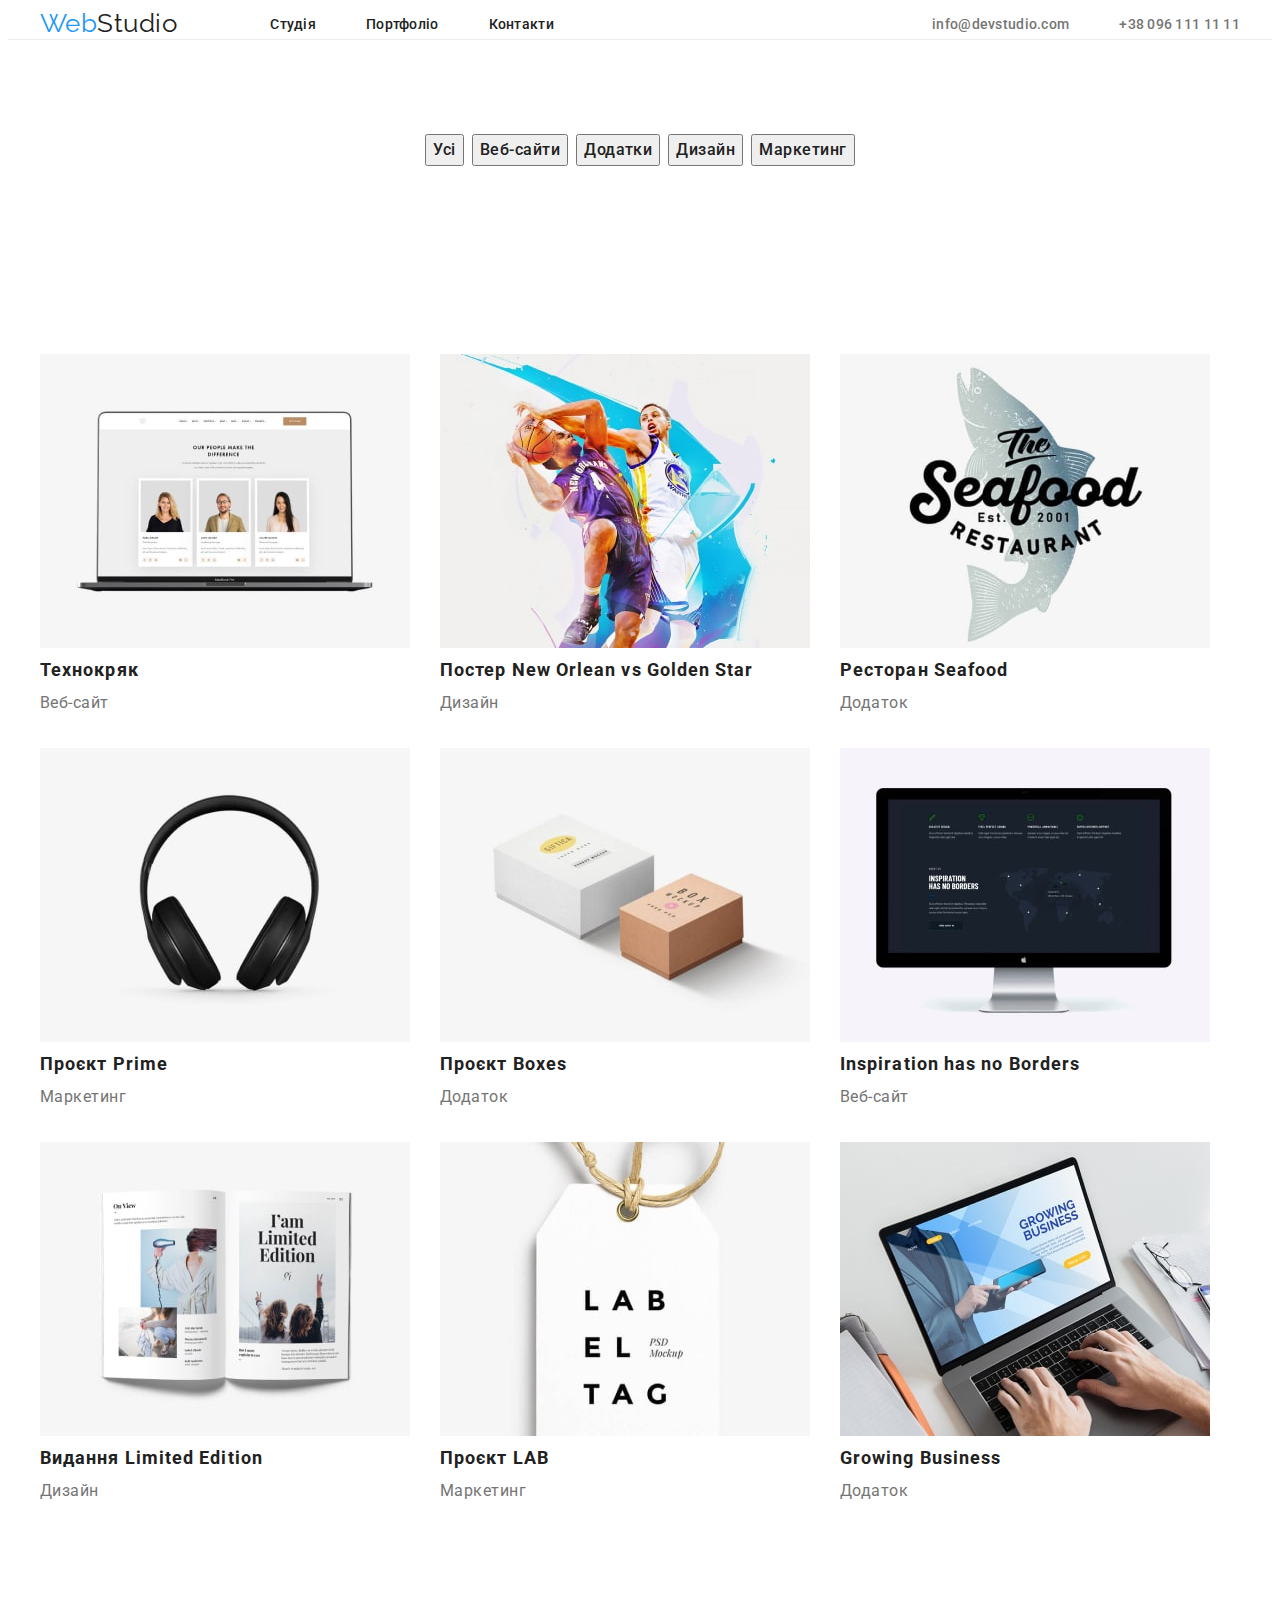
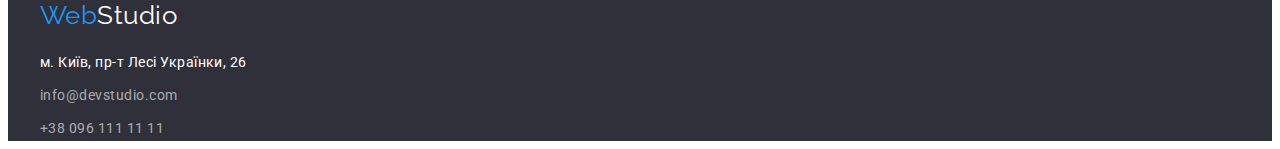
==== portfolio.html @ ed944c1a "hw 3" ====
<!DOCTYPE html>
<html lang="uk">

<head>
    <meta charset="UTF-8">
    <meta http-equiv="X-UA-Compatible" content="IE=edge">
    <meta name="viewport" content="width=device-width, initial-scale=1.0">
    <link rel="preconnect" href="https://fonts.googleapis.com">
    <link rel="preconnect" href="https://fonts.gstatic.com" crossorigin>
    <link
        href="https://fonts.googleapis.com/css2?family=Raleway:wght@700&family=Roboto:wght@400;500;700;900&display=swap"
        rel="stylesheet">
    <link rel="stylesheet" href="https://cdnjs.cloudflare.com/ajax/libs/modern-normalize/1.1.0/modern-normalize.min.css"
        integrity="sha512-wpPYUAdjBVSE4KJnH1VR1HeZfpl1ub8YT/NKx4PuQ5NmX2tKuGu6U/JRp5y+Y8XG2tV+wKQpNHVUX03MfMFn9Q=="
        crossorigin="anonymous" referrerpolicy="no-referrer" />
    <link rel="stylesheet" href="./css/styles.css">
    <title>Home_work 2</title>
</head>

<body>
    <header class="header">
        <div class="container">
            <a href="#" class="logo link"> <span class="logo-web">Web</span>Studio</a>
            <nav>
                <ul class="header-list list">
                    <li class="header-item"><a class="header-link link" href="index.html">Студія</a></li>
                    <li class="header-item"><a class="header-link link" href="#">Портфоліо</a></li>
                    <li class="header-item"><a class="header-link link" href="#">Контакти</a></li>
                </ul>
            </nav>
            <ul class="adress-list list">
                <li class="adress-item"><a class="header-mail link"
                        href="mailto:info@devstudio.com">info@devstudio.com</a>
                </li>
                <li class="adress-item"><a class="header-tel link" href="tel:+380961111111">+38 096 111 11 11</a></li>
            </ul>
        </div>
    </header>

    <main>
        <!--buttons-->
        <section class="portfolio-buttons">
            <div class="container">
                <ul class="buttons-list list">
                    <li class="buttons-item"><button class="buttons-all btn" type="button">Усі</button></li>
                    <li class="buttons-item"><button class="buttons-veb btn" type="button">Веб-сайти</button></li>
                    <li class="buttons-item"><button class="buttons-appendix btn" type="button">Додатки</button></li>
                    <li class="buttons-item"><button class="buttons-design btn" type="button">Дизайн</button></li>
                    <li class="buttons-item"><button class="buttons-marketing btn" type="button">Маркетинг</button>
                    </li>
                </ul>
            </div>
        </section>
        <!--portfolio-->
        <section class="portfolio">
            <div class="container">
                <h1 class="portfolio-title">Portfolio</h1>
                <ul class="portfolio-list list">
                    <li class="portfolio-item">
                        <a class="portfolio-link link" href="#">
                            <img class="portfolio-img" src="./images/img-1-min.jpg" alt="ноутбук" width="370">
                            <h2 class="portfolio-after-title">Технокряк</h2>
                            <p class="portfolio-text text">Веб-сайт</p>
                        </a>
                    </li>
                    <li class="portfolio-item">
                        <a class="portfolio-link link" href="#">
                            <img class="portfolio-img" src="./images/img-2-min.jpg" alt="баскетболисти" width="370">
                            <h2 class="portfolio-after-title">Постер<span lang="en"> New Orlean vs Golden Star</span>
                            </h2>
                            <p class="portfolio-text text">Дизайн</p>
                        </a>
                    </li>
                    <li class="portfolio-item">
                        <a class="portfolio-link link" href="#">
                            <img class="portfolio-img" src="./images/img-3-min.jpg" alt="назва ресторану" width="370">
                            <h2 class="portfolio-after-title">Ресторан <span lang="en">Seafood</span></h2>
                            <p class="portfolio-text text">Додаток</p>
                        </a>
                    </li>
                    <li class="portfolio-item">
                        <a class="portfolio-link link" href="#">
                            <img class="portfolio-img" src="./images/img-4-min.jpg" alt="наушники" width="370">
                            <h2 class="portfolio-after-title">Проєкт <span lang="en">Prime</span></h2>
                            <p class="portfolio-text text">Маркетинг</p>
                        </a>
                    </li>
                    <li class="portfolio-item">
                        <a class="portfolio-link link" href="#">
                            <img class="portfolio-img" src="./images/img-5-min.jpg" alt="коробки" width="370">
                            <h2 class="portfolio-after-title">Проєкт <span lang="en">Boxes</span></h2>
                            <p class="portfolio-text text">Додаток</p>
                        </a>
                    </li>
                    <li class="portfolio-item">
                        <a class="portfolio-link link" href="#">
                            <img class="portfolio-img" src="./images/img-6-min.jpg" alt="комп'ютер" width="370">
                            <h2 class="portfolio-after-title" lang="en">Inspiration has no Borders</h2>
                            <p class="portfolio-text text">Веб-сайт</p>
                        </a>
                    </li>
                    <li class="portfolio-item">
                        <a class="portfolio-link link" href="#">
                            <img class="portfolio-img" src="./images/img-7-min.jpg" alt="книга" width="370">
                            <h2 class="portfolio-after-title">Видання <span lang="en">Limited Edition</span></h2>
                            <p class="portfolio-text text">Дизайн</p>
                        </a>
                    </li>
                    <li class="portfolio-item">
                        <a class="portfolio-link link" href="#">
                            <img class="portfolio-img" src="./images/img-8-min.jpg" alt="Проєкт LAB" width="370">
                            <h2 class="portfolio-after-title">Проєкт <span lang="en">LAB</span></h2>
                            <p class="portfolio-text text">Маркетинг</p>
                        </a>
                    </li>
                    <li class="portfolio-item">
                        <a class="portfolio-link link" href="#">
                            <img class="portfolio-img" src="./images/img-9-min.jpg" alt="Growing Business" width="370">
                            <h2 class="portfolio-after-title" lang="en">Growing Business</h2>
                            <p class="portfolio-text text">Додаток</p>
                        </a>
                    </li>
                </ul>
            </div>
        </section>
    </main>

    <footer class="footer">
        <div class="container">
            <a class="logo-footer link" href="#"><span class="logo-web">Web</span>Studio</a>
            <address class="footer-address">
                <ul class="footer-address-list">
                    <li class="footer-adress-item list"><a class="footer-address link" target="_blank"
                            rel="noopener noreferrer nofollow" href="https://goo.gl/maps/Fz8Da1LsqDH79VLF6">м. Київ,
                            пр-т
                            Лесі Українки, 26</a></li>
                    <li class="footer-adress-item list"><a class="footer-mail link"
                            href="mailto:info@devstudio.com">info@devstudio.com</a></li>
                    <li class="footer-adress-item list"><a class="footer-tel link" href="tel:+380961111111">+38 096 111
                            11
                            11</a></li>
                </ul>
            </address>
        </div>
    </footer>
</body>
---- css/styles.css ----
:root {
  --primary-text-color: #757575;
  --primary-title-color: #212121;
  --accent-color: #2196f3;
  --primary-white-color: #ffffff;
  --primary-bg-color: #2f303a;
  --secondary-bg-color: #f5f4fa;
  --primary-tel-mail-color: rgba(255, 255, 255, 0.6);
}
body {
  font-family: "Roboto", sans-serif;
  letter-spacing: 0.03em;
  background-color: var(--primary-white-color);
}

/* утелітарні класи */
section {
  padding-top: 94px;
  padding-bottom: 94px;
}
p,
h1,
h2,
h3,
h4,
h5,
h6 {
  margin: 0px;
}
ul {
  margin: 0px;
  padding-left: 0px;
}
.container {
  width: 1200px;
  padding: 0px 15px;
  margin: 0 auto;
}
.list {
  list-style: none;
}
.link {
  text-decoration: none;
  font-style: normal;
}
.header-mail:hover,
.header-mail:focus {
  color: var(--accent-color);
}
.header-tel:hover,
.header-tel:focus {
  color: var(--accent-color);
}
.header-link:hover,
.header-link:focus {
  color: var(--accent-color);
}
.text {
  font-size: 14px;
  line-height: 1.71;
  color: var(--primary-text-color);
}
.title {
  font-size: 36px;
  line-height: 1.16;
  text-align: center;
  color: var(--primary-title-color);
}
.footer {
  background-color: var(--primary-bg-color);
}
.btn {
  font-family: inherit;
  font-weight: 500;
  font-size: 16px;
  line-height: 1.62;
  color: var(--primary-title-color);
  letter-spacing: 0.03em;
  cursor: pointer;
}
.btn:focus,
.btn:hover {
  background-color: var(--accent-color);
  color: var(--primary-white-color);
}
/* Header----------- */
header .container {
  display: flex;
  align-items: center;
}
header {
  border-bottom: 1px solid #ececec;
}
.logo {
  font-family: "Raleway";
  font-size: 26px;
  line-height: 1.19;
  color: var(--primary-title-color);
}
.logo-web {
  font-family: "Raleway";
  font-size: 26px;
  line-height: 1.19;
  color: var(--accent-color);
}
.header-list {
  display: flex;
  margin-left: 93px;
}
.header-item:not(:last-child) {
  margin-right: 50px;
}
.header-link {
  font-weight: 500;
  font-size: 14px;
  line-height: 1.14;
  letter-spacing: 0.02em;
  color: var(--primary-title-color);
}
.adress-list {
  display: flex;
  margin-left: auto;
}
.adress-item:not(:last-child) {
  margin-right: 50px;
}
.header-tel {
  font-weight: 500;
  font-size: 14px;
  line-height: 1.14;
  letter-spacing: 0.02em;
  color: var(--primary-text-color);
}
.header-mail {
  font-weight: 500;
  font-size: 14px;
  line-height: 1.14;
  letter-spacing: 0.02em;
  color: var(--primary-text-color);
}
/* hero----------- */
.hero {
  background-color: var(--primary-bg-color);
  text-align: center;
}
.hero-title {
  font-size: 44px;
  line-height: 1.36;
  text-align: center;
  letter-spacing: 0.06em;
  text-transform: uppercase;
  color: var(--primary-white-color);
}
.hero-btn {
  font-weight: 700;
  line-height: 1.88;
  letter-spacing: 0.06em;
}
.hero-btn:hover,
.hero-btn:focus {
  background-color: var(--accent-color);
  color: var(--primary-white-color);
}
/* feature----------- */
.feature-title {
  position: absolute;
  width: 1px;
  height: 1px;
  margin: -1px;
  border: 0;
  padding: 0;
  white-space: nowrap;
  overflow: hidden;
}
.feature-list {
  display: flex;
}
.feature-item {
  margin-right: 30px;
  width: 270px;
}
.feature-item:last-child {
  margin: 0;
}
.feature-name {
  font-size: 14px;
  line-height: 1.14;
  text-transform: uppercase;
  color: var(--primary-title-color);
  margin-bottom: 10px;
}
/* work----------- */
.work-title {
  margin-bottom: 50px;
}
.work-list {
  display: flex;
}
.work-item:not(:last-child) {
  margin-right: 30px;
}
.work-item {
  width: calc((100%-60px) / 3);
}
/* team----------- */
.team {
  background-color: var(--secondary-bg-color);
}
.team-text {
  margin-bottom: 50px;
}
.team-list {
  display: flex;
}
.team-item:not(:last-child) {
  margin-right: 30px;
}
.team-item {
  width: calc((100%-90px) / 4);
}
.team-name {
  font-weight: 500;
  font-size: 16px;
  line-height: 19px;
  text-align: center;
  color: var(--primary-title-color);
  margin-top: 30px;
}
.team-speciality {
  font-size: 16px;
  line-height: 1.18;
  text-align: center;
  margin-top: 10px;
}
/* footer----------- */
.logo-footer {
  font-family: "Raleway";
  font-size: 26px;
  line-height: 1.19;
  color: var(--primary-white-color);
}
.footer-adress-item {
  margin-top: 9px;
}
.footer-adress-item:first-child {
  margin-top: 20px;
}
.footer-address {
  font-size: 14px;
  line-height: 1.71;
  color: var(--primary-white-color);
}
.footer-mail {
  font-size: 14px;
  line-height: 1.71;
  color: var(--primary-tel-mail-color);
}
.footer-tel {
  font-size: 14px;
  line-height: 1.71;
  color: var(--primary-tel-mail-color);
}
/*  portfolio-buttons ----------- */
.buttons-list {
  display: flex;
  justify-content: center;
}
.buttons-item:not(:last-child) {
  margin-right: 8px;
}
/*  portfolio ----------- */
.portfolio-title {
  position: absolute;
  width: 1px;
  height: 1px;
  margin: -1px;
  border: 0;
  padding: 0;
  white-space: nowrap;
  overflow: hidden;
}

.portfolio-list {
  display: flex;
  flex-wrap: wrap;
}
.portfolio-item {
  width: calc((100% - 60) / 3);
}
.portfolio-item {
  margin-right: 30px;
  margin-bottom: 30px;
}
.portfolio-item:nth-child(3n) {
  margin-right: 0;
}
.portfolio-item:nth-last-child(-n + 3) {
  margin-bottom: 0;
}

.portfolio-after-title {
  font-size: 18px;
  line-height: 2;
  letter-spacing: 0.06em;
  color: var(--primary-title-color);
}
.portfolio-text {
  font-size: 16px;
  line-height: 1.88;
}
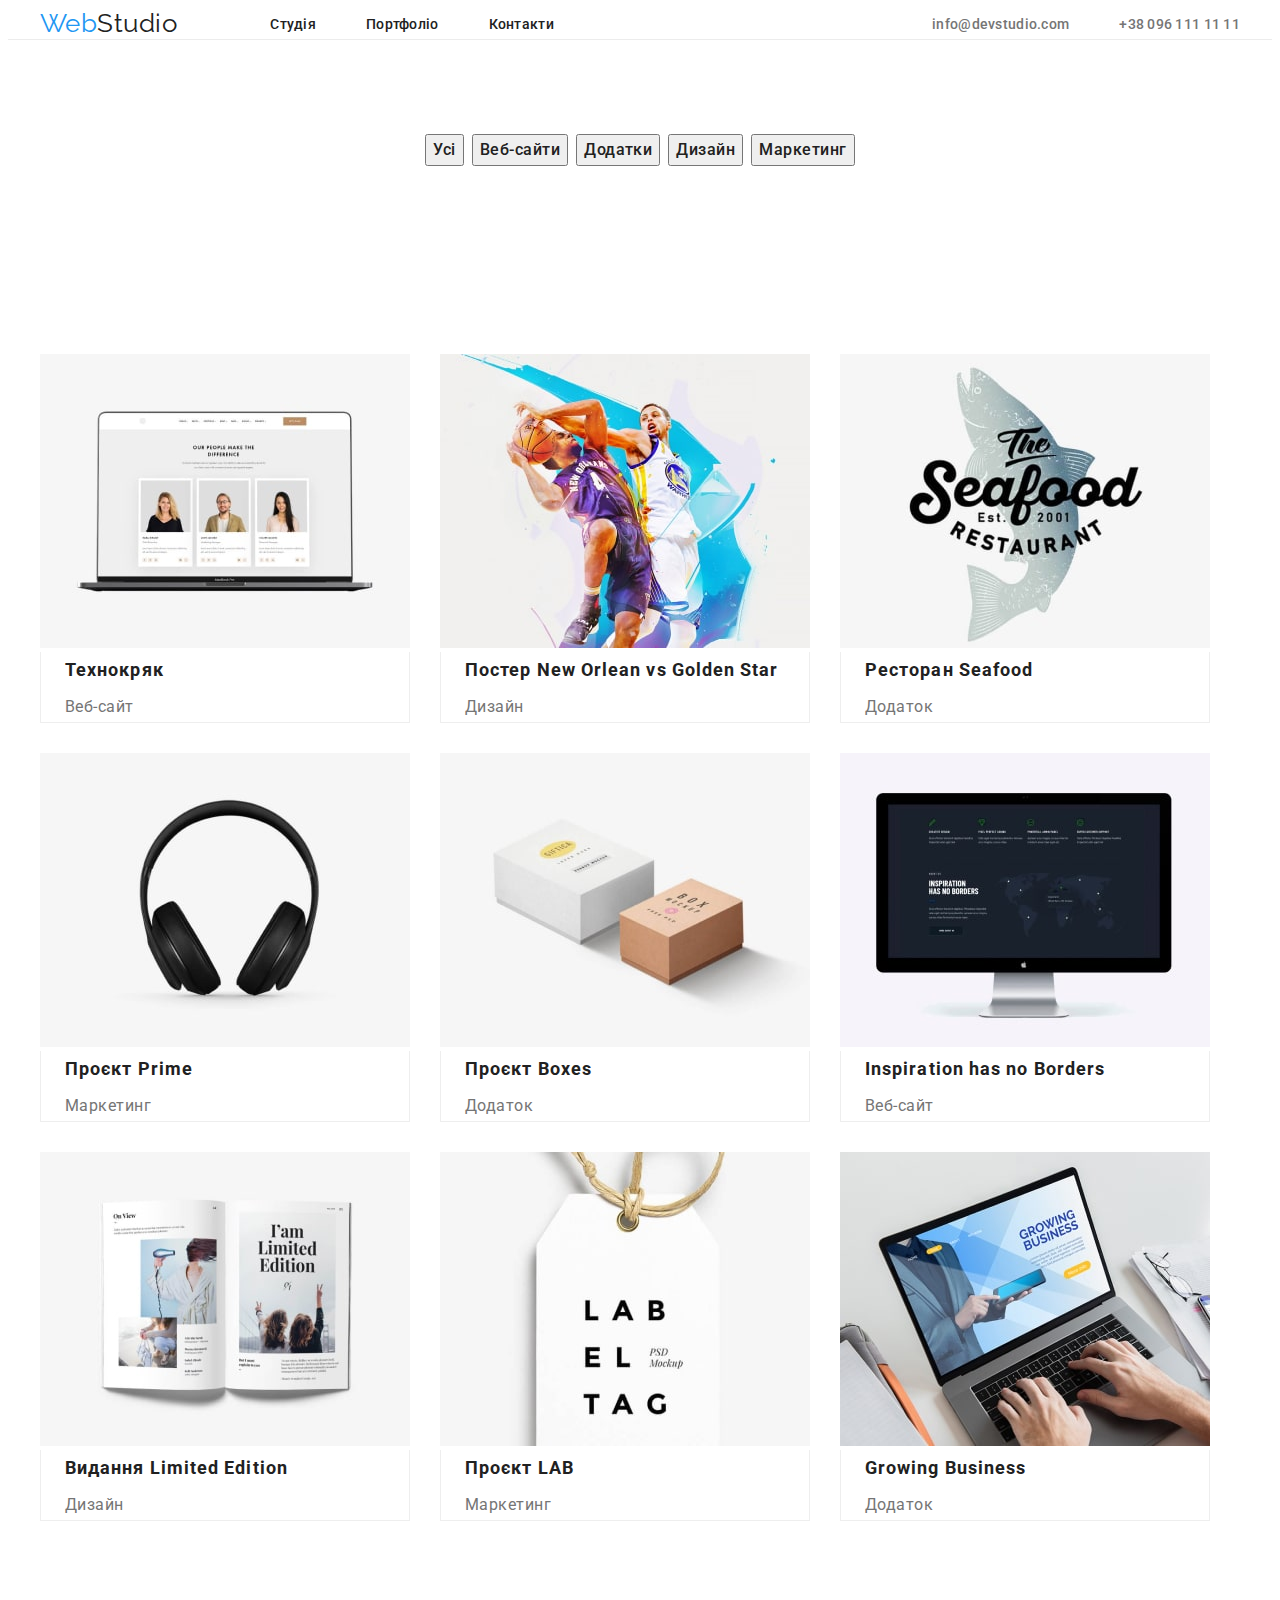
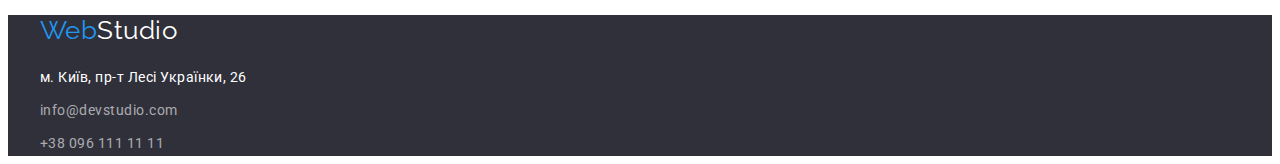
==== commit e02f92bb: "hw 3 update2" ====
--- a/portfolio.html
+++ b/portfolio.html
@@ -59,65 +59,84 @@
                     <li class="portfolio-item">
                         <a class="portfolio-link link" href="#">
                             <img class="portfolio-img" src="./images/img-1-min.jpg" alt="ноутбук" width="370">
-                            <h2 class="portfolio-after-title">Технокряк</h2>
-                            <p class="portfolio-text text">Веб-сайт</p>
+                            <div class="portfolio-container">
+                                <h2 class="portfolio-after-title">Технокряк</h2>
+                                <p class="portfolio-text text">Веб-сайт</p>
+                            </div>
                         </a>
                     </li>
                     <li class="portfolio-item">
                         <a class="portfolio-link link" href="#">
                             <img class="portfolio-img" src="./images/img-2-min.jpg" alt="баскетболисти" width="370">
-                            <h2 class="portfolio-after-title">Постер<span lang="en"> New Orlean vs Golden Star</span>
-                            </h2>
-                            <p class="portfolio-text text">Дизайн</p>
+                            <div class="portfolio-container">
+                                <h2 class="portfolio-after-title">Постер<span lang="en"> New Orlean vs Golden
+                                        Star</span>
+                                </h2>
+                                <p class="portfolio-text text">Дизайн</p>
+                            </div>
                         </a>
                     </li>
                     <li class="portfolio-item">
                         <a class="portfolio-link link" href="#">
                             <img class="portfolio-img" src="./images/img-3-min.jpg" alt="назва ресторану" width="370">
-                            <h2 class="portfolio-after-title">Ресторан <span lang="en">Seafood</span></h2>
-                            <p class="portfolio-text text">Додаток</p>
+                            <div class="portfolio-container">
+                                <h2 class="portfolio-after-title">Ресторан <span lang="en">Seafood</span></h2>
+                                <p class="portfolio-text text">Додаток</p>
+                            </div>
                         </a>
                     </li>
                     <li class="portfolio-item">
                         <a class="portfolio-link link" href="#">
                             <img class="portfolio-img" src="./images/img-4-min.jpg" alt="наушники" width="370">
-                            <h2 class="portfolio-after-title">Проєкт <span lang="en">Prime</span></h2>
-                            <p class="portfolio-text text">Маркетинг</p>
+                            <div class="portfolio-container">
+                                <h2 class="portfolio-after-title">Проєкт <span lang="en">Prime</span></h2>
+                                <p class="portfolio-text text">Маркетинг</p>
+                            </div>
                         </a>
                     </li>
                     <li class="portfolio-item">
                         <a class="portfolio-link link" href="#">
                             <img class="portfolio-img" src="./images/img-5-min.jpg" alt="коробки" width="370">
-                            <h2 class="portfolio-after-title">Проєкт <span lang="en">Boxes</span></h2>
-                            <p class="portfolio-text text">Додаток</p>
+                            <div class="portfolio-container">
+                                <h2 class="portfolio-after-title">Проєкт <span lang="en">Boxes</span></h2>
+                                <p class="portfolio-text text">Додаток</p>
+                            </div>
                         </a>
                     </li>
                     <li class="portfolio-item">
                         <a class="portfolio-link link" href="#">
                             <img class="portfolio-img" src="./images/img-6-min.jpg" alt="комп'ютер" width="370">
-                            <h2 class="portfolio-after-title" lang="en">Inspiration has no Borders</h2>
-                            <p class="portfolio-text text">Веб-сайт</p>
+                            <div class="portfolio-container">
+                                <h2 class="portfolio-after-title" lang="en">Inspiration has no Borders</h2>
+                                <p class="portfolio-text text">Веб-сайт</p>
+                            </div>
                         </a>
                     </li>
                     <li class="portfolio-item">
                         <a class="portfolio-link link" href="#">
                             <img class="portfolio-img" src="./images/img-7-min.jpg" alt="книга" width="370">
-                            <h2 class="portfolio-after-title">Видання <span lang="en">Limited Edition</span></h2>
-                            <p class="portfolio-text text">Дизайн</p>
+                            <div class="portfolio-container">
+                                <h2 class="portfolio-after-title">Видання <span lang="en">Limited Edition</span></h2>
+                                <p class="portfolio-text text">Дизайн</p>
+                            </div>
                         </a>
                     </li>
                     <li class="portfolio-item">
                         <a class="portfolio-link link" href="#">
                             <img class="portfolio-img" src="./images/img-8-min.jpg" alt="Проєкт LAB" width="370">
-                            <h2 class="portfolio-after-title">Проєкт <span lang="en">LAB</span></h2>
-                            <p class="portfolio-text text">Маркетинг</p>
+                            <div class="portfolio-container">
+                                <h2 class="portfolio-after-title">Проєкт <span lang="en">LAB</span></h2>
+                                <p class="portfolio-text text">Маркетинг</p>
+                            </div>
                         </a>
                     </li>
                     <li class="portfolio-item">
                         <a class="portfolio-link link" href="#">
                             <img class="portfolio-img" src="./images/img-9-min.jpg" alt="Growing Business" width="370">
-                            <h2 class="portfolio-after-title" lang="en">Growing Business</h2>
-                            <p class="portfolio-text text">Додаток</p>
+                            <div class="portfolio-container">
+                                <h2 class="portfolio-after-title" lang="en">Growing Business</h2>
+                                <p class="portfolio-text text">Додаток</p>
+                            </div>
                         </a>
                     </li>
                 </ul>
--- a/css/styles.css
+++ b/css/styles.css
@@ -150,6 +150,8 @@
   letter-spacing: 0.06em;
   text-transform: uppercase;
   color: var(--primary-white-color);
+  width: 696px;
+  margin: 0 auto;
 }
 .hero-btn {
   font-weight: 700;
@@ -284,12 +286,17 @@
   display: flex;
   flex-wrap: wrap;
 }
-.portfolio-item {
-  width: calc((100% - 60) / 3);
-}
+
 .portfolio-item {
   margin-right: 30px;
   margin-bottom: 30px;
+}
+.portfolio-container {
+  border-right: 1px solid #eeeeee;
+  border-bottom: 1px solid #eeeeee;
+  border-left: 1px solid #eeeeee;
+
+  padding-left: 24px;
 }
 .portfolio-item:nth-child(3n) {
   margin-right: 0;
@@ -303,6 +310,7 @@
   line-height: 2;
   letter-spacing: 0.06em;
   color: var(--primary-title-color);
+  margin-bottom: 4px;
 }
 .portfolio-text {
   font-size: 16px;
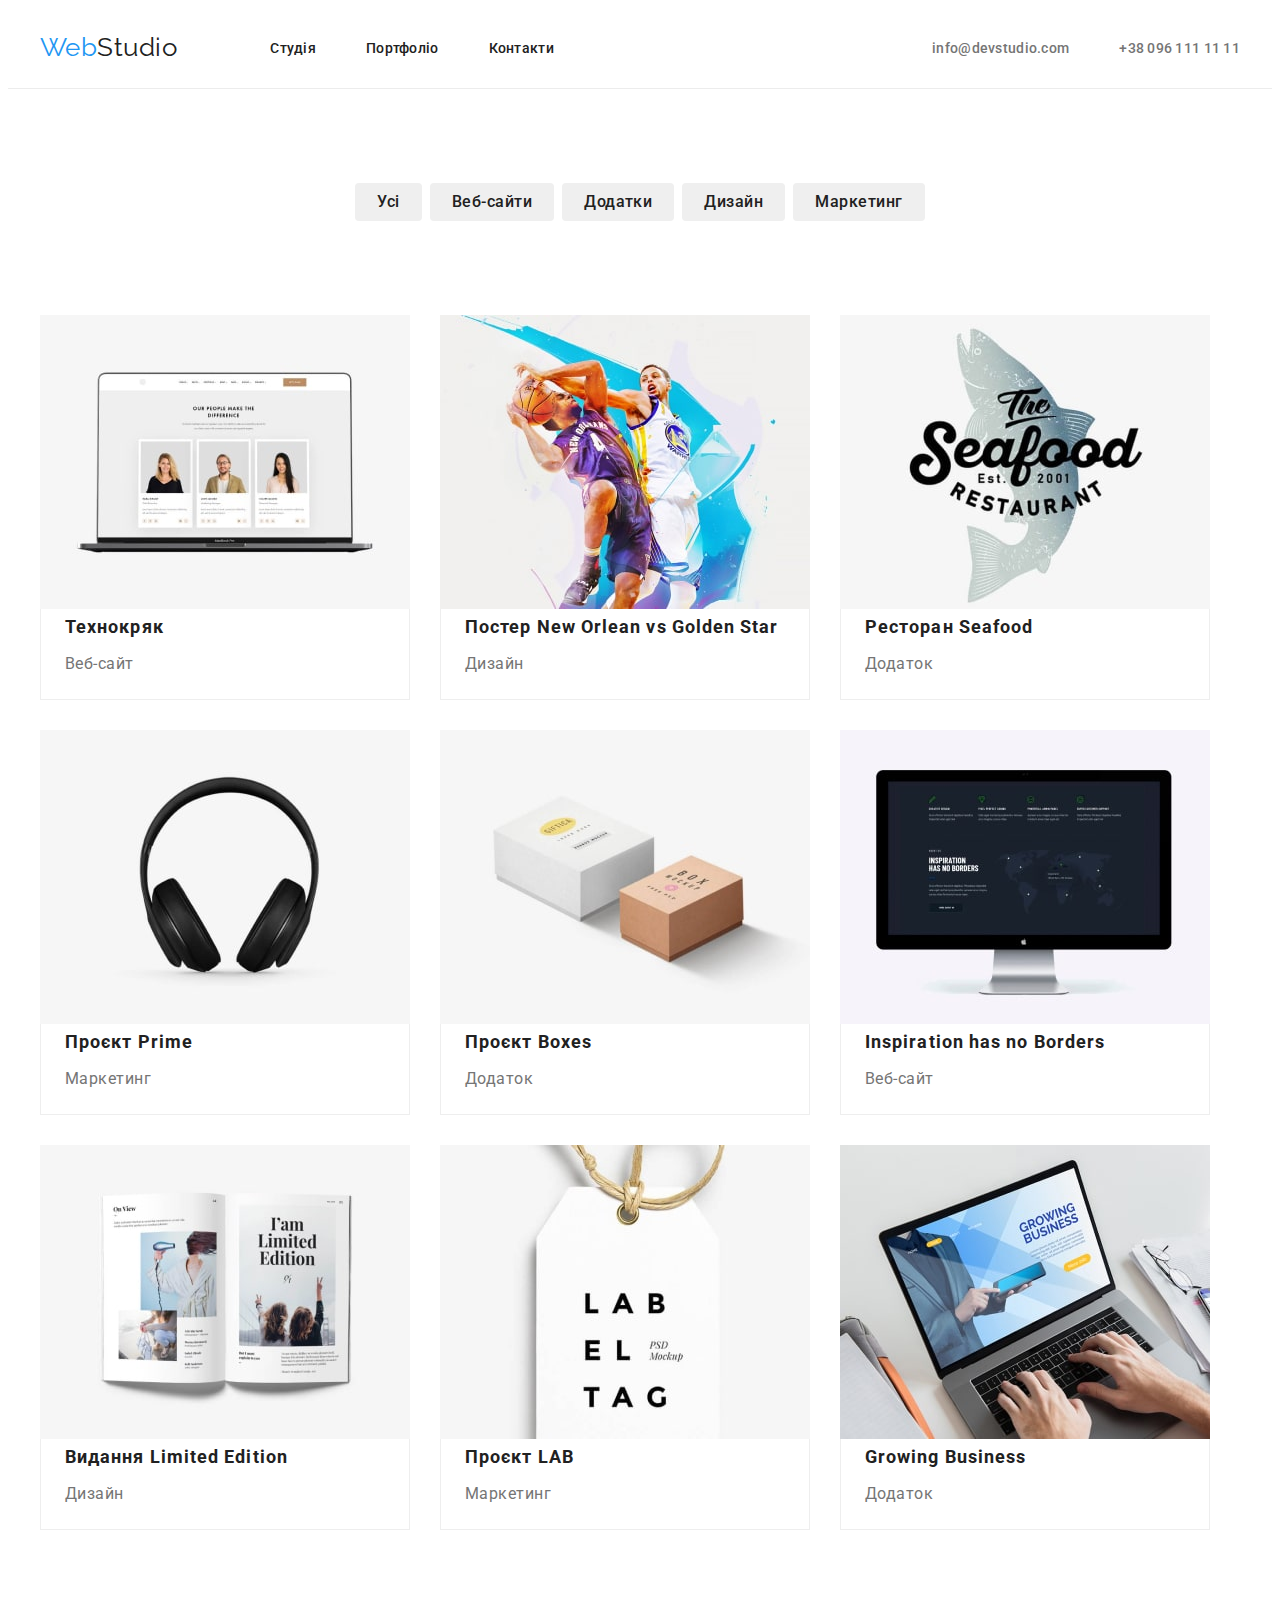
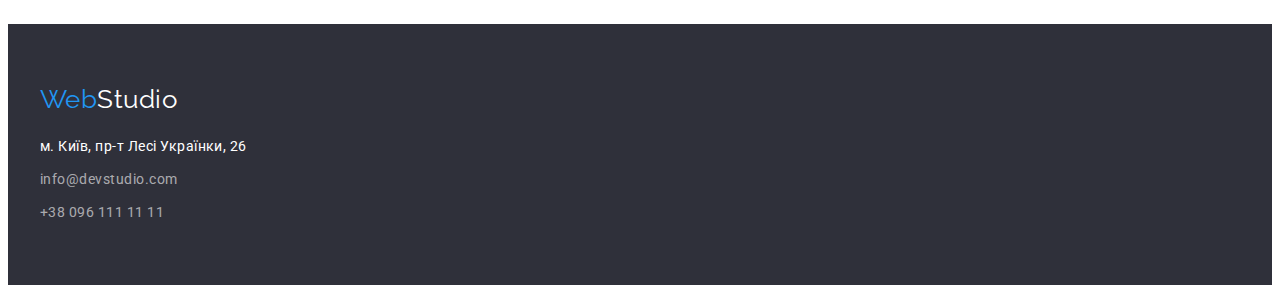
==== commit d4ffa02a: "hw update 3" ====
--- a/portfolio.html
+++ b/portfolio.html
@@ -42,12 +42,12 @@
         <section class="portfolio-buttons">
             <div class="container">
                 <ul class="buttons-list list">
-                    <li class="buttons-item"><button class="buttons-all btn" type="button">Усі</button></li>
-                    <li class="buttons-item"><button class="buttons-veb btn" type="button">Веб-сайти</button></li>
-                    <li class="buttons-item"><button class="buttons-appendix btn" type="button">Додатки</button></li>
-                    <li class="buttons-item"><button class="buttons-design btn" type="button">Дизайн</button></li>
-                    <li class="buttons-item"><button class="buttons-marketing btn" type="button">Маркетинг</button>
-                    </li>
+                    <li class="buttons-item"><button class="buttons-portfolio btn" type="button">Усі</button></li>
+                    <li class="buttons-item"><button class="buttons-portfolio btn" type="button">Веб-сайти</button></li>
+                    <li class="buttons-item"><button class="buttons-portfolio btn" type="button">Додатки</button></li>
+                    <li class="buttons-item"><button class="buttons-portfolio btn" type="button">Дизайн</button></li>
+                    <li class="buttons-item"><button class="buttons-portfolio btn" type="button">Маркетинг</button>
+                    
                 </ul>
             </div>
         </section>
--- a/css/styles.css
+++ b/css/styles.css
@@ -36,6 +36,9 @@
   padding: 0px 15px;
   margin: 0 auto;
 }
+img {
+  display: block;
+}
 .list {
   list-style: none;
 }
@@ -77,6 +80,8 @@
   color: var(--primary-title-color);
   letter-spacing: 0.03em;
   cursor: pointer;
+  border-radius: 4px;
+  border: 0;
 }
 .btn:focus,
 .btn:hover {
@@ -87,6 +92,8 @@
 header .container {
   display: flex;
   align-items: center;
+  padding-top: 24px;
+  padding-bottom: 25px;
 }
 header {
   border-bottom: 1px solid #ececec;
@@ -157,13 +164,20 @@
   font-weight: 700;
   line-height: 1.88;
   letter-spacing: 0.06em;
+  min-width: 200px;
+  height: 50px;
+  background-color: var(--accent-color);
+  color: var(--primary-white-color);
 }
 .hero-btn:hover,
 .hero-btn:focus {
-  background-color: var(--accent-color);
+  background-color: #188CE8;
   color: var(--primary-white-color);
 }
 /* feature----------- */
+.feature {
+  padding-bottom: 0;
+}
 .feature-title {
   position: absolute;
   width: 1px;
@@ -233,8 +247,13 @@
   line-height: 1.18;
   text-align: center;
   margin-top: 10px;
+  padding-bottom: 30px;
 }
 /* footer----------- */
+.footer .container {
+  padding-top: 60px;
+  padding-bottom: 60px;
+}
 .logo-footer {
   font-family: "Raleway";
   font-size: 26px;
@@ -263,6 +282,9 @@
   color: var(--primary-tel-mail-color);
 }
 /*  portfolio-buttons ----------- */
+.buttons-portfolio{
+padding: 6px 22px 6px 22px;
+}
 .buttons-list {
   display: flex;
   justify-content: center;
@@ -271,6 +293,9 @@
   margin-right: 8px;
 }
 /*  portfolio ----------- */
+.portfolio {
+  padding-top: 0;
+}
 .portfolio-title {
   position: absolute;
   width: 1px;
@@ -281,12 +306,10 @@
   white-space: nowrap;
   overflow: hidden;
 }
-
 .portfolio-list {
   display: flex;
   flex-wrap: wrap;
 }
-
 .portfolio-item {
   margin-right: 30px;
   margin-bottom: 30px;
@@ -295,7 +318,7 @@
   border-right: 1px solid #eeeeee;
   border-bottom: 1px solid #eeeeee;
   border-left: 1px solid #eeeeee;
-
+  padding-bottom: 20px;
   padding-left: 24px;
 }
 .portfolio-item:nth-child(3n) {
@@ -304,7 +327,6 @@
 .portfolio-item:nth-last-child(-n + 3) {
   margin-bottom: 0;
 }
-
 .portfolio-after-title {
   font-size: 18px;
   line-height: 2;
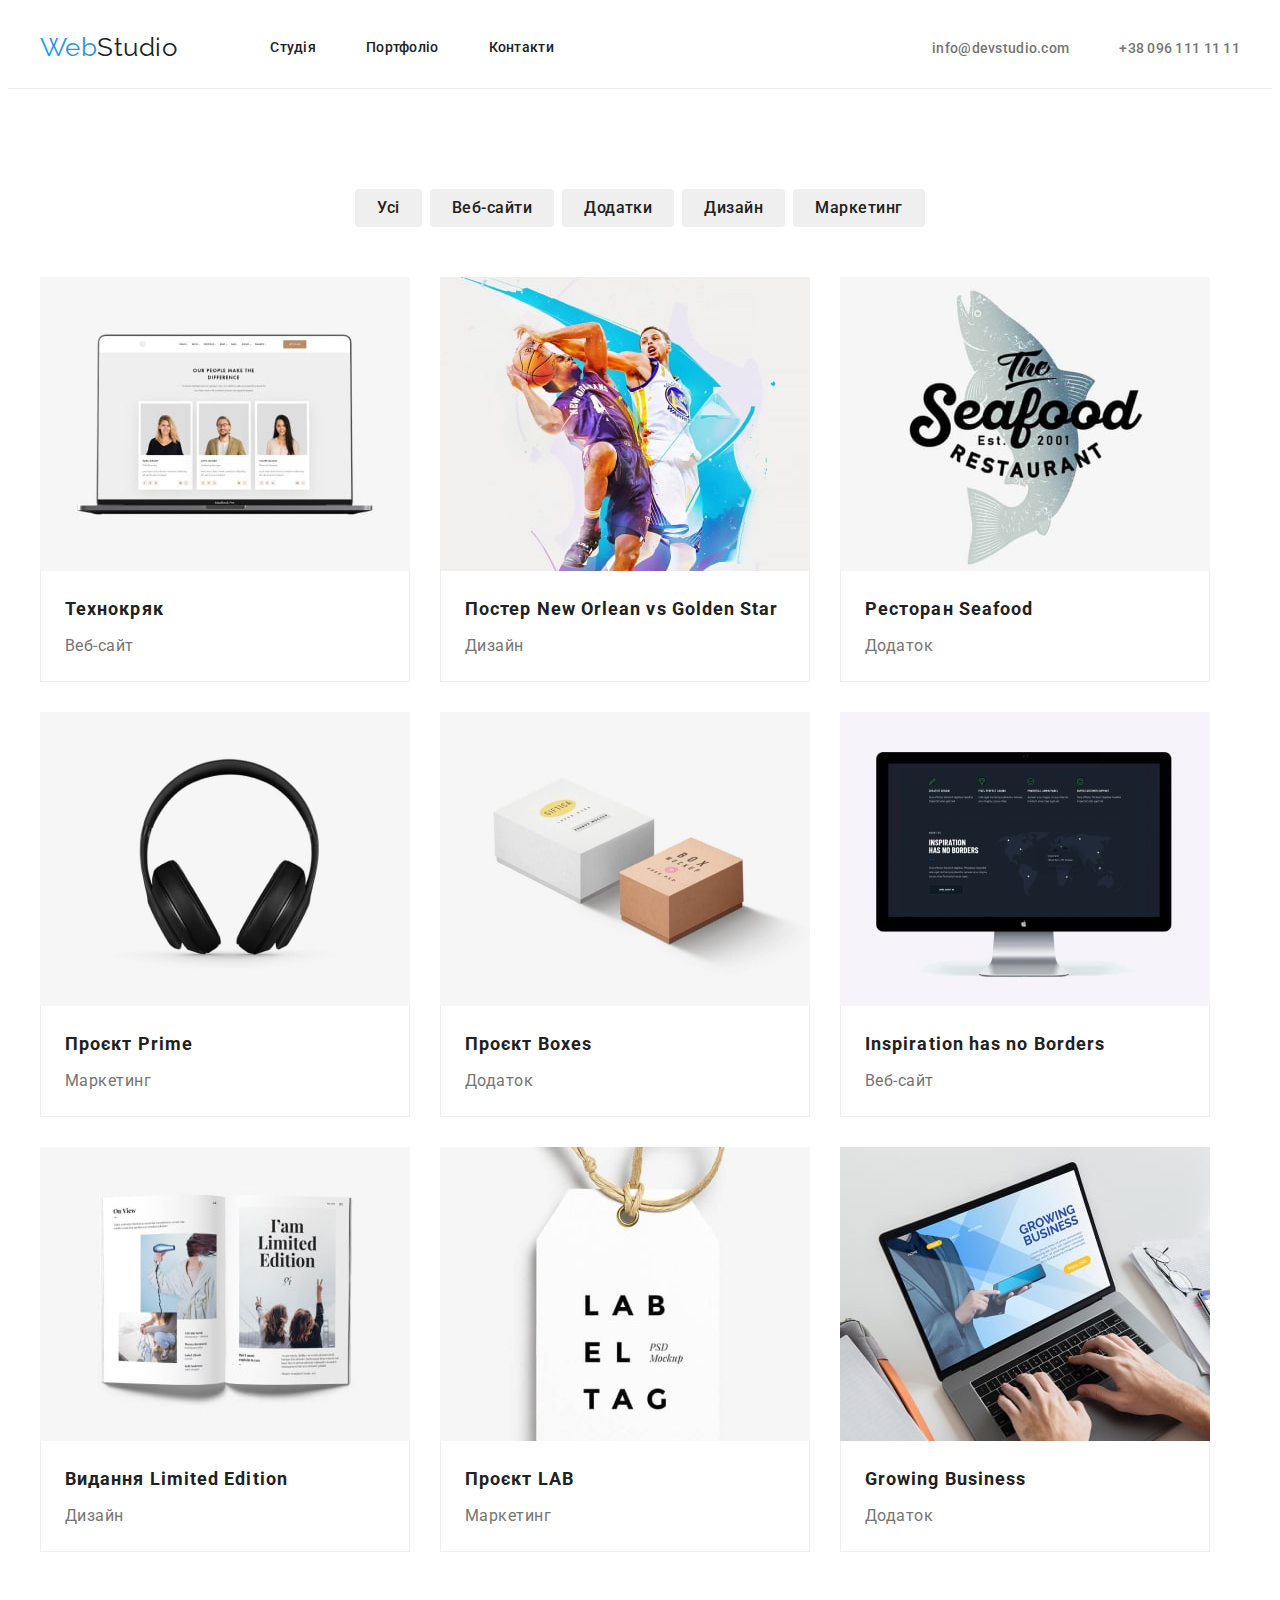
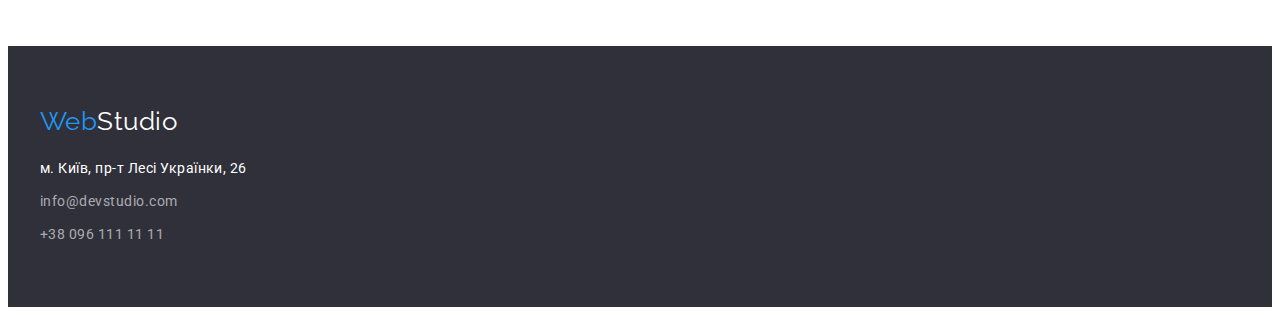
==== commit 4b1862bc: "hw 3 final 2" ====
--- a/portfolio.html
+++ b/portfolio.html
@@ -24,7 +24,7 @@
             <nav>
                 <ul class="header-list list">
                     <li class="header-item"><a class="header-link link" href="index.html">Студія</a></li>
-                    <li class="header-item"><a class="header-link link" href="#">Портфоліо</a></li>
+                    <li class="header-item"><a class="header-link link header-color-link" href="#">Портфоліо</a></li>
                     <li class="header-item"><a class="header-link link" href="#">Контакти</a></li>
                 </ul>
             </nav>
--- a/css/styles.css
+++ b/css/styles.css
@@ -6,6 +6,7 @@
   --primary-bg-color: #2f303a;
   --secondary-bg-color: #f5f4fa;
   --primary-tel-mail-color: rgba(255, 255, 255, 0.6);
+  --primary-border-color: #eeeeee;
 }
 body {
   font-family: "Roboto", sans-serif;
@@ -54,10 +55,15 @@
 .header-tel:focus {
   color: var(--accent-color);
 }
+
 .header-link:hover,
 .header-link:focus {
   color: var(--accent-color);
 }
+.header-color-link:visited{
+color: var(--accent-color);
+}
+
 .text {
   font-size: 14px;
   line-height: 1.71;
@@ -92,8 +98,6 @@
 header .container {
   display: flex;
   align-items: center;
-  padding-top: 24px;
-  padding-bottom: 25px;
 }
 header {
   border-bottom: 1px solid #ececec;
@@ -103,6 +107,8 @@
   font-size: 26px;
   line-height: 1.19;
   color: var(--primary-title-color);
+  padding-top: 24px;
+  padding-bottom: 25px;
 }
 .logo-web {
   font-family: "Raleway";
@@ -118,12 +124,16 @@
   margin-right: 50px;
 }
 .header-link {
+  display: block;
   font-weight: 500;
   font-size: 14px;
   line-height: 1.14;
   letter-spacing: 0.02em;
   color: var(--primary-title-color);
-}
+  padding-top: 32px;
+  padding-bottom: 32px;
+}
+
 .adress-list {
   display: flex;
   margin-left: auto;
@@ -137,6 +147,8 @@
   line-height: 1.14;
   letter-spacing: 0.02em;
   color: var(--primary-text-color);
+  padding-top: 32px;
+  padding-bottom: 32px;
 }
 .header-mail {
   font-weight: 500;
@@ -144,6 +156,8 @@
   line-height: 1.14;
   letter-spacing: 0.02em;
   color: var(--primary-text-color);
+  padding-top: 32px;
+  padding-bottom: 32px;
 }
 /* hero----------- */
 .hero {
@@ -159,6 +173,7 @@
   color: var(--primary-white-color);
   width: 696px;
   margin: 0 auto;
+  margin-bottom: 30px;
 }
 .hero-btn {
   font-weight: 700;
@@ -171,7 +186,7 @@
 }
 .hero-btn:hover,
 .hero-btn:focus {
-  background-color: #188CE8;
+  background-color: #188ce8;
   color: var(--primary-white-color);
 }
 /* feature----------- */
@@ -233,6 +248,10 @@
 }
 .team-item {
   width: calc((100%-90px) / 4);
+  background: var(--primary-white-color);
+  box-shadow: 0px 1px 3px rgba(0, 0, 0, 0.12), 0px 1px 1px rgba(0, 0, 0, 0.14),
+    0px 2px 1px rgba(0, 0, 0, 0.2);
+  border-radius: 0px 0px 4px 4px;
 }
 .team-name {
   font-weight: 500;
@@ -246,7 +265,7 @@
   font-size: 16px;
   line-height: 1.18;
   text-align: center;
-  margin-top: 10px;
+  padding-top: 10px;
   padding-bottom: 30px;
 }
 /* footer----------- */
@@ -282,8 +301,12 @@
   color: var(--primary-tel-mail-color);
 }
 /*  portfolio-buttons ----------- */
-.buttons-portfolio{
-padding: 6px 22px 6px 22px;
+.portfolio-buttons {
+  padding-top: 100px;
+  padding-bottom: 50px;
+}
+.buttons-portfolio {
+  padding: 6px 22px 6px 22px;
 }
 .buttons-list {
   display: flex;
@@ -313,13 +336,17 @@
 .portfolio-item {
   margin-right: 30px;
   margin-bottom: 30px;
+  width: 370px;
 }
 .portfolio-container {
-  border-right: 1px solid #eeeeee;
-  border-bottom: 1px solid #eeeeee;
-  border-left: 1px solid #eeeeee;
+  border-right: 1px solid var(--primary-border-color);
+  border-bottom: 1px solid var(--primary-border-color);
+  border-left: 1px solid var(--primary-border-color);
+  padding-top: 20px;
   padding-bottom: 20px;
   padding-left: 24px;
+  background: var(--primary-white-color);
+  max-width: 370px;
 }
 .portfolio-item:nth-child(3n) {
   margin-right: 0;
@@ -332,7 +359,7 @@
   line-height: 2;
   letter-spacing: 0.06em;
   color: var(--primary-title-color);
-  margin-bottom: 4px;
+  padding-bottom: 4px;
 }
 .portfolio-text {
   font-size: 16px;
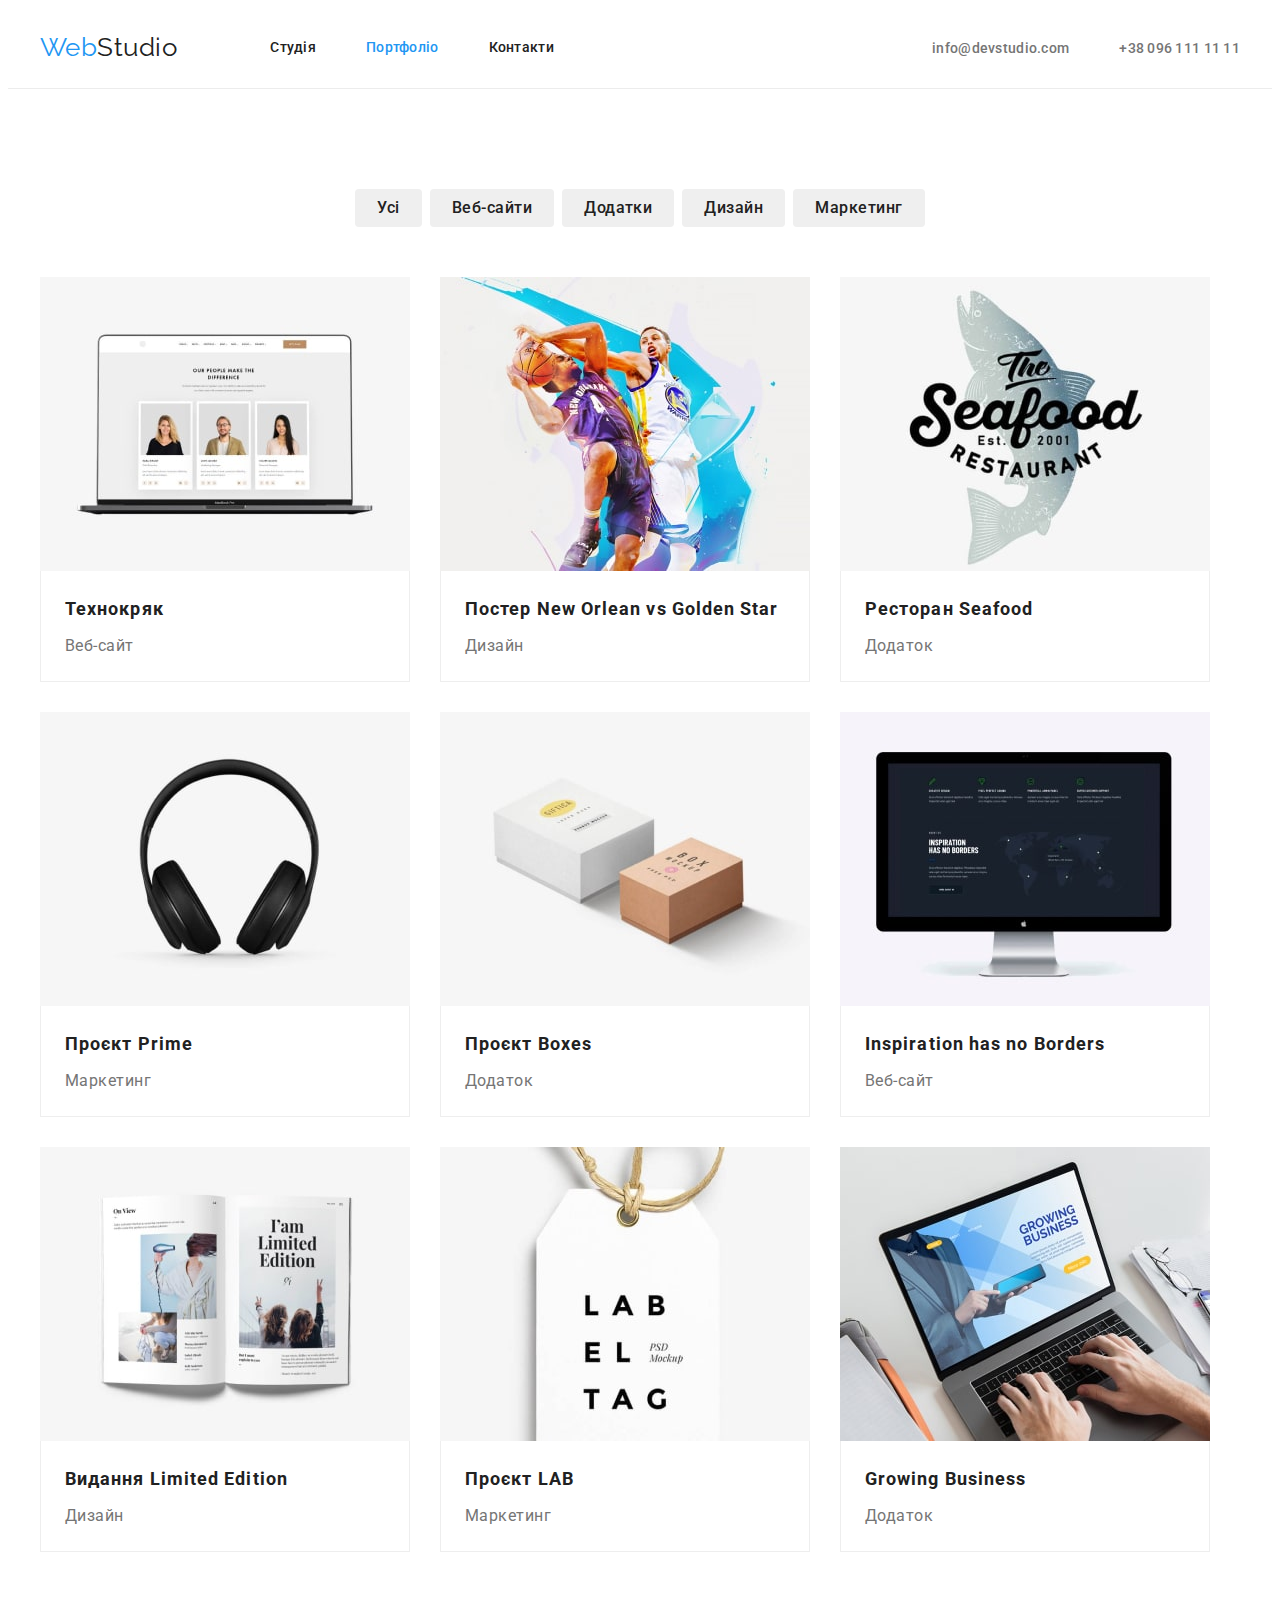
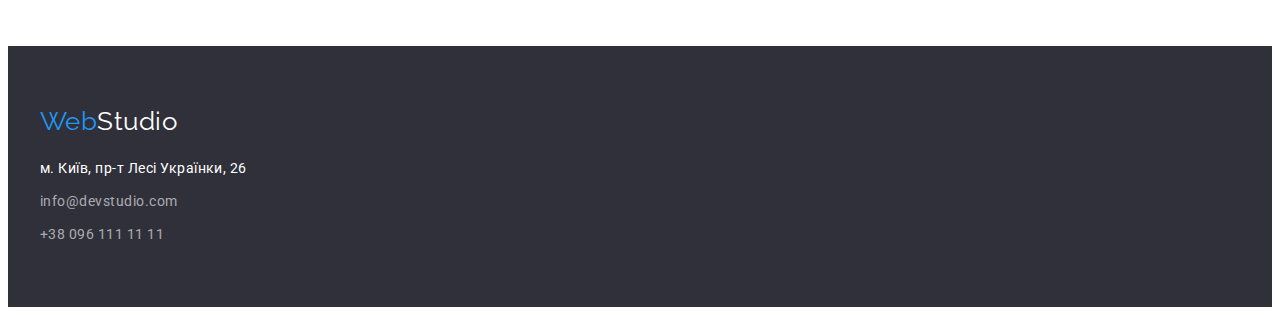
==== commit b01e4bc0: "hw 3 final" ====
--- a/portfolio.html
+++ b/portfolio.html
@@ -24,7 +24,7 @@
             <nav>
                 <ul class="header-list list">
                     <li class="header-item"><a class="header-link link" href="index.html">Студія</a></li>
-                    <li class="header-item"><a class="header-link link header-color-link" href="#">Портфоліо</a></li>
+                    <li class="header-item"><a class="header-link link current" href="#">Портфоліо</a></li>
                     <li class="header-item"><a class="header-link link" href="#">Контакти</a></li>
                 </ul>
             </nav>
--- a/css/styles.css
+++ b/css/styles.css
@@ -60,10 +60,6 @@
 .header-link:focus {
   color: var(--accent-color);
 }
-.header-color-link:visited{
-color: var(--accent-color);
-}
-
 .text {
   font-size: 14px;
   line-height: 1.71;
@@ -133,7 +129,9 @@
   padding-top: 32px;
   padding-bottom: 32px;
 }
-
+.current {
+  color: var(--accent-color);
+}
 .adress-list {
   display: flex;
   margin-left: auto;
